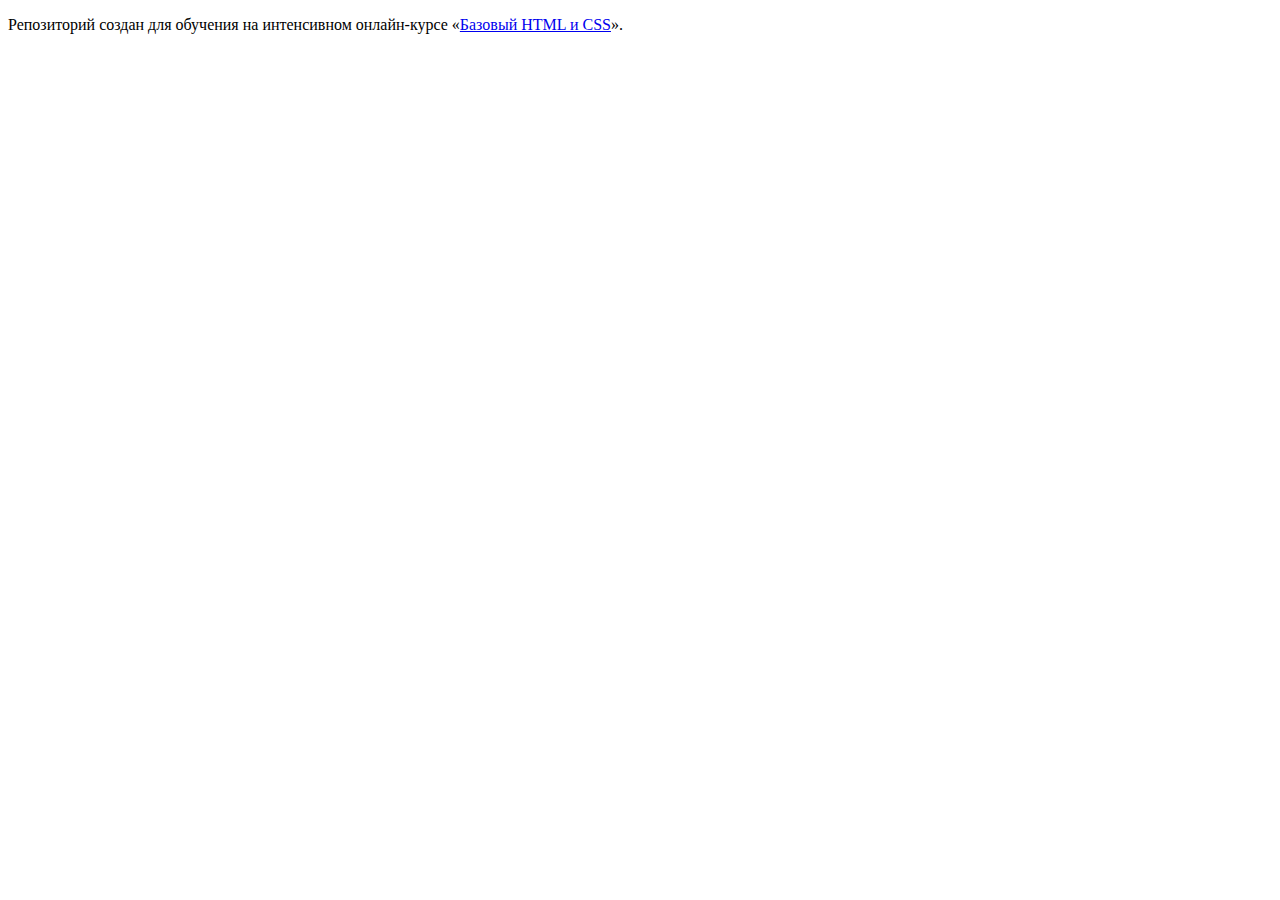
==== index.html @ ec9c999a ":hatching_chick:" ====
<!DOCTYPE html>
<html lang="ru">
  <head>
    <meta charset="utf-8">
    <title>HTML Academy: Седона</title>
  </head>
  <body>

    <p>Репозиторий создан для обучения на интенсивном онлайн‑курсе «<a href="https://htmlacademy.ru/intensive/htmlcss">Базовый HTML и CSS</a>».</p>

  </body>
</html>
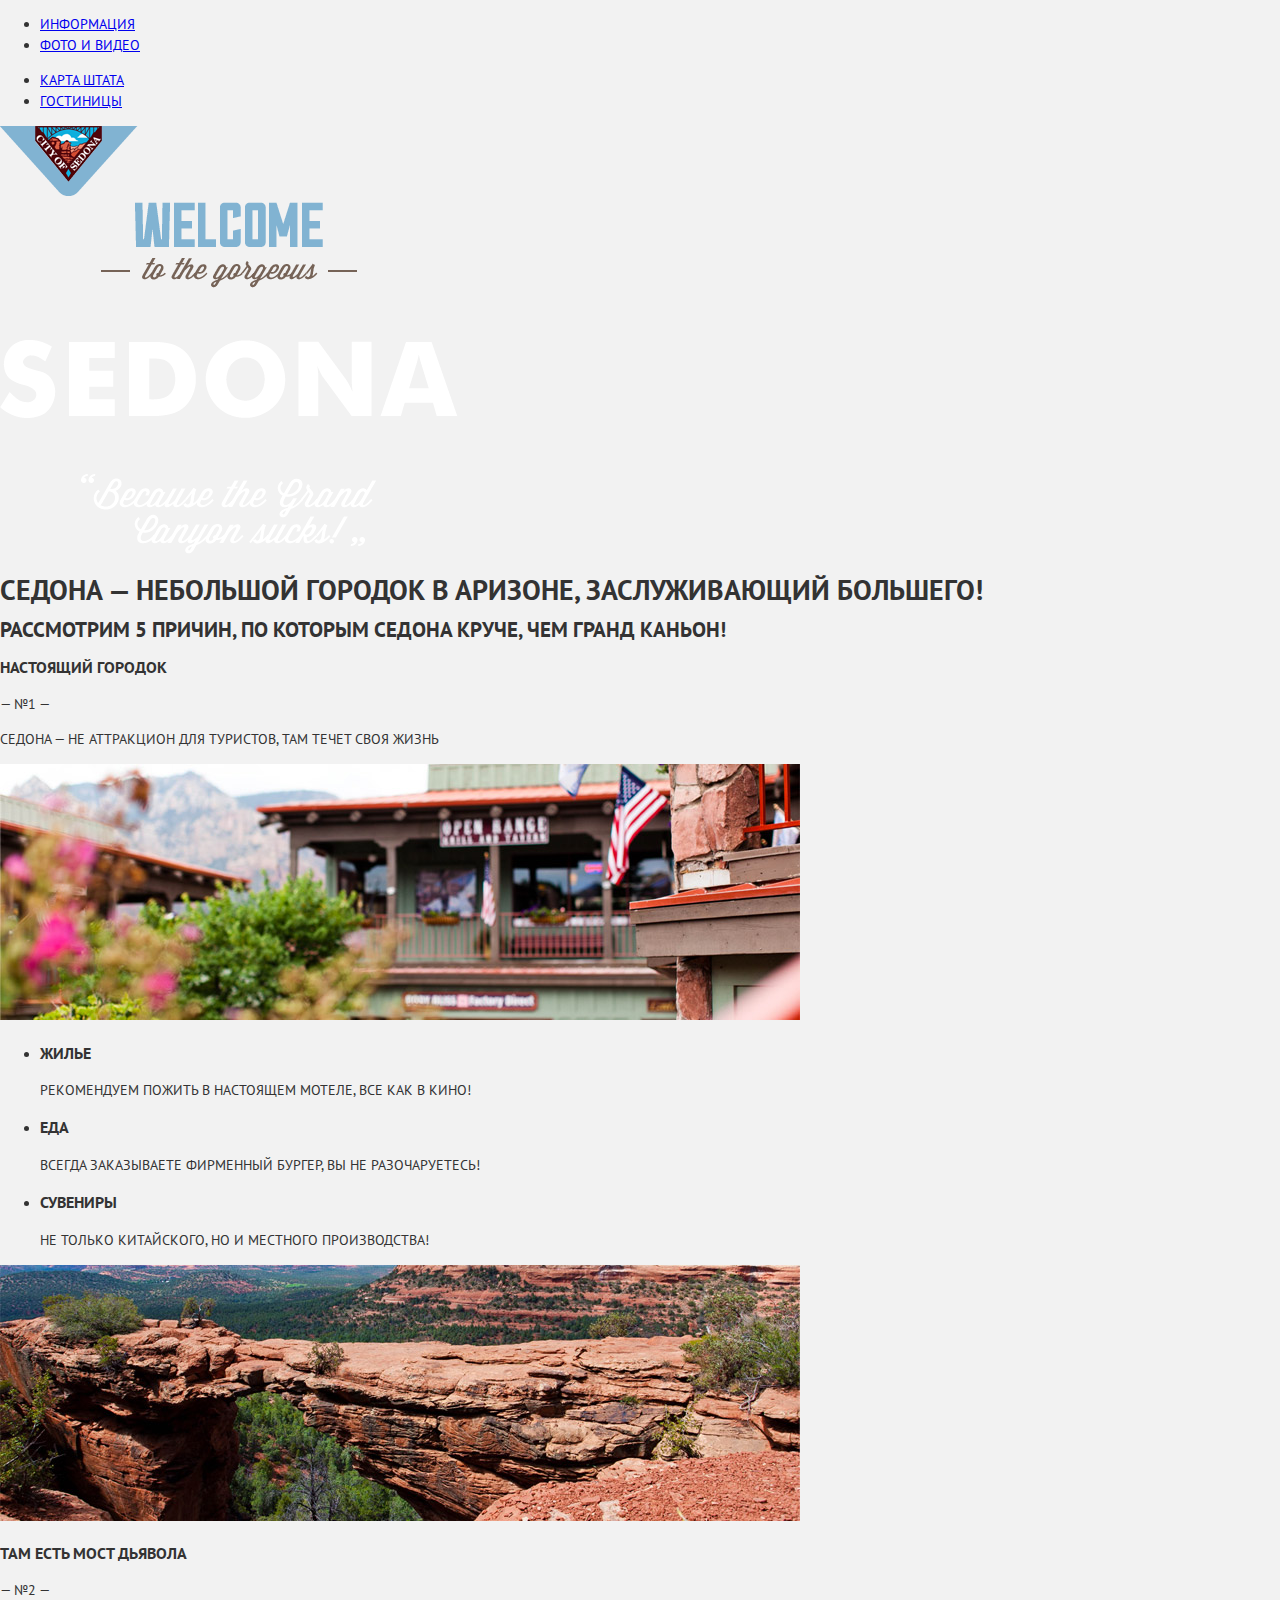
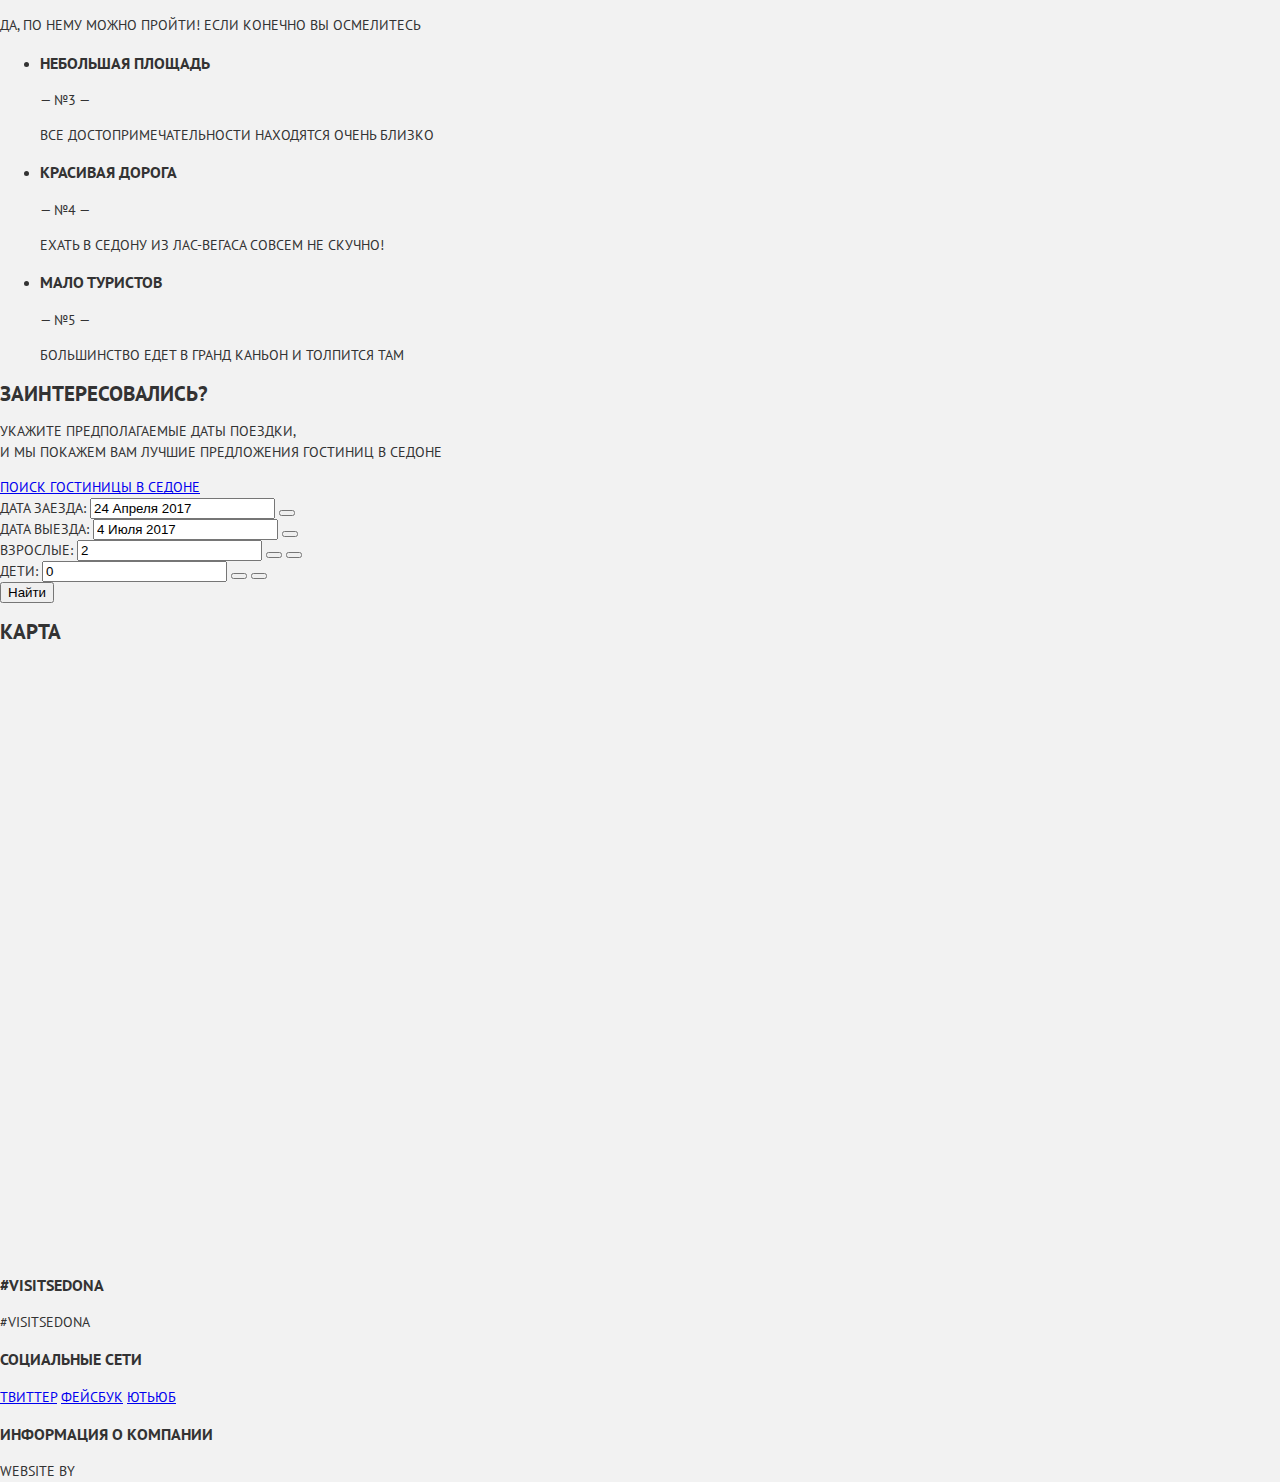
==== commit 7bc6ce0a: "графика" ====
--- a/index.html
+++ b/index.html
@@ -1,12 +1,153 @@
 <!DOCTYPE html>
 <html lang="ru">
-  <head>
-    <meta charset="utf-8">
-    <title>HTML Academy: Седона</title>
-  </head>
-  <body>
+    <head>
+        <meta charset="utf-8">
+        <title>HTML Academy: Седона</title>
+        <link href="https://fonts.googleapis.com/css?family=PT+Sans:400,700&amp;subset=cyrillic-ext" rel="stylesheet">
+        <link rel="stylesheet" type="text/css" href="css/normalize.css">
+        <link rel="stylesheet" type="text/css" href="css/style.css">
+    </head>
+    <body>
+        <div class="wrapper">
+            <nav class="main-nav  clearfix">
+                <ul class="left-nav">
+                    <li><a href="#">Информация</a></li>
+                    <li><a href="#">Фото и видео</a></li>
+                </ul>
+                <ul class="right-nav">
+                    <li><a href="#">Карта штата</a></li>
+                    <li><a href="hotels.html">Гостиницы</a></li>
+                </ul>
+                <a class="logo"><img src="img/logo.png" alt="City of Sedona" width="138" height="70"></a>
+            </nav>
+            <div class="banner">
+                <div class="banner__title">
+                    <img src="img/landscape-text.png" alt="Sedona" width="458" height="352">
+                </div>
+            </div>
+            <div class="promo">
+                <h1>Седона &mdash; небольшой городок в Аризоне, заслуживающий большего!</h1>
+                <h2>Рассмотрим 5 причин, по которым Седона круче, чем Гранд Каньон!</h2>
+            </div>
+            <main class="advantages">
+                <section class="advantage__block-01  clearfix">
+                    <div class="advantage__item-text">
+                        <h3>Настоящий городок</h3>
+                        <span>&mdash; №1 &mdash;</span>
+                        <p>Седона &mdash; не аттракцион для туристов, там течет своя жизнь</p>
+                    </div>
+                    <div class="advantage__item-picture">
+                        <img src="img/advantage-picture-1.jpg" alt="Photo"  width="800" height="256">
+                    </div>
+                </section>
+                <section class="offers">
+                    <ul>
+                        <li class="offers__item-lodging">
+                            <h3>Жилье</h3>
+                            <p>Рекомендуем пожить в настоящем мотеле, все как в кино!</p>
+                        </li>
+                        <li class="offers__item-food">
+                            <h3>Еда</h3>
+                            <p>Всегда заказываете фирменный бургер, вы не разочаруетесь!</p>
+                        </li>
+                        <li class="offers__item-souvenirs">
+                            <h3>Сувениры</h3>
+                            <p>Не только китайского, но и местного производства!</p>
+                        </li>
+                    </ul>
+                </section>
+                <section class="advantage__block-02  clearfix">
+                    <div class="advantage__item-picture">
+                        <img src="img/advantage-picture-2.jpg" alt="photo" width="800" height="256">
+                    </div>
+                    <div class="advantage__item-text">
+                        <h3>Там есть мост дьявола</h3>
+                        <span>&mdash; №2 &mdash;</span>
+                        <p>Да, по нему можно пройти! Если конечно Вы осмелитесь</p>
+                    </div>
+                </section>
+                <section class="advantages__block-03  clearfix">
+                    <ul>
+                        <li class="advantage__item">
+                            <h3>Небольшая площадь</h3>
+                            <span>&mdash; №3 &mdash;</span>
+                            <p>Все достопримечательности находятся очень близко</p>
+                        </li>
 
-    <p>Репозиторий создан для обучения на интенсивном онлайн‑курсе «<a href="https://htmlacademy.ru/intensive/htmlcss">Базовый HTML и CSS</a>».</p>
+                        <li class="advantage__item">
+                            <h3>Красивая дорога</h3>
+                            <span>&mdash; №4 &mdash;</span>
+                            <p>Ехать в Седону из Лас-Вегаса совсем не скучно!</p>
+                        </li>
 
-  </body>
+                        <li class="advantage__item">
+                            <h3>Мало туристов</h3>
+                            <span>&mdash; №5 &mdash;</span>
+                            <p>Большинство едет в Гранд Каньон и толпится там</p>
+                        </li>
+                    </ul>
+                </section>
+            </main>
+            <div class="search">
+                <div class="search__title">
+                    <h2>Заинтересовались?</h2>
+                    <p>Укажите предполагаемые даты поездки,<br> и мы покажем вам лучшие предложения гостиниц в Cедоне</p>
+                    <a href="#" class="search__btn">Поиск гостиницы в Седоне</a>
+                    <div class="modal-content  modal-content-show">
+                        <form action="#" method="post">
+                            <div class="row">
+                                <label for="check-in">Дата заезда:</label>
+                                <input type="text" value="24 Апреля 2017" id="check-in" name="check-in" class="check-in-date">
+                                <button type="button" class="calendar"></button>
+                            </div>
+                            <div class="row">
+                                <label for="check-out">Дата выезда:</label>
+                                <input type="text" value="4 Июля 2017" id="check-out" name="check-out" class="check-out-date">
+                                <button type="button" class="calendar"></button>
+                            </div>
+                            <div class="row__last-line">
+                                <div class="row__line-break">
+                                    <label for="adults">Взрослые:</label>
+                                    <input type="text" name="adults" id="adults" value="2">
+                                    <button type="button" class="cross"></button>
+                                    <button type="button" class="minus"></button>
+                                </div>
+                                <div class="row__line-break">
+                                    <label for="kids">Дети:</label>
+                                    <input type="text" name="kids" id="kids" value="0">
+                                    <button type="button" class="cross"></button>
+                                    <button type="button" class="minus"></button>
+                                </div>
+                            </div>
+                            <button type="submit" class="modal-content__btn">Найти</button>
+                        </form>
+                    </div>
+                </div>
+            </div>
+            <div class="map">
+                <h2 class="visially-hidden">Карта</h2>
+                <iframe src="https://www.google.com/maps/embed?pb=!1m18!1m12!1m3!1d52385.180505982906!2d-111.83015803238298!3d34.85437338102221!2m3!1f0!2f0!3f0!3m2!1i1024!2i768!4f13.1!3m3!1m2!1s0x872da132f942b00d%3A0x5548c523fa6c8efd!2z0KHQtdC00L7QvdCwLCDQkNGA0LjQt9C-0L3QsCA4NjMzNiwg0KHQqNCQ!5e0!3m2!1sru!2sru!4v1494006302223" width="1200" height="593" frameborder="0" style="border:0" allowfullscreen></iframe>
+            </div>
+            <footer class="main-footer">
+                <div class="main-footer__wrapper">
+                    <section class="main-footer__hashtag">
+                        <h3 class="visially-hidden">#VisitSedona</h3>
+                        <p>#VisitSedona</p>
+                    </section>
+                    <section class="main-footer__social-btn">
+                        <h3 class="visially-hidden">Социальные сети</h3>
+                        <a href="#" class="social-btn social-btn-twitter">Твиттер</a>
+                        <a href="#" class="social-btn social-btn-facebook">Фейсбук</a>
+                        <a href="#" class="social-btn social-btn-youtube">Ютьюб</a>
+                    </section>
+                    <section class="main-footer__copyright">
+                        <h3 class="visially-hidden">Информация о компании</h3>
+                        <span>Website by</span>
+                        <a href="#" class="copyright__btn" title="html academy"></a>
+                    </section>
+                </div>
+            </footer>
+        </div>
+        <script src="js/script.min.js"></script>
+    </body>
 </html>
--- a/css/style.css
+++ b/css/style.css
@@ -0,0 +1,17 @@
+body {
+    margin: 0;
+    padding: 0;
+    font-size: 14px;
+    line-height: 21px;
+    color: #333333;
+    font-weight: normal;
+    text-transform: uppercase;
+    font-family: "PT Sans", "Arial", sans-serif;
+    background-color: #f2f2f2;
+}
+
+img {
+    max-width: 100%;
+    height: auto;
+}
+
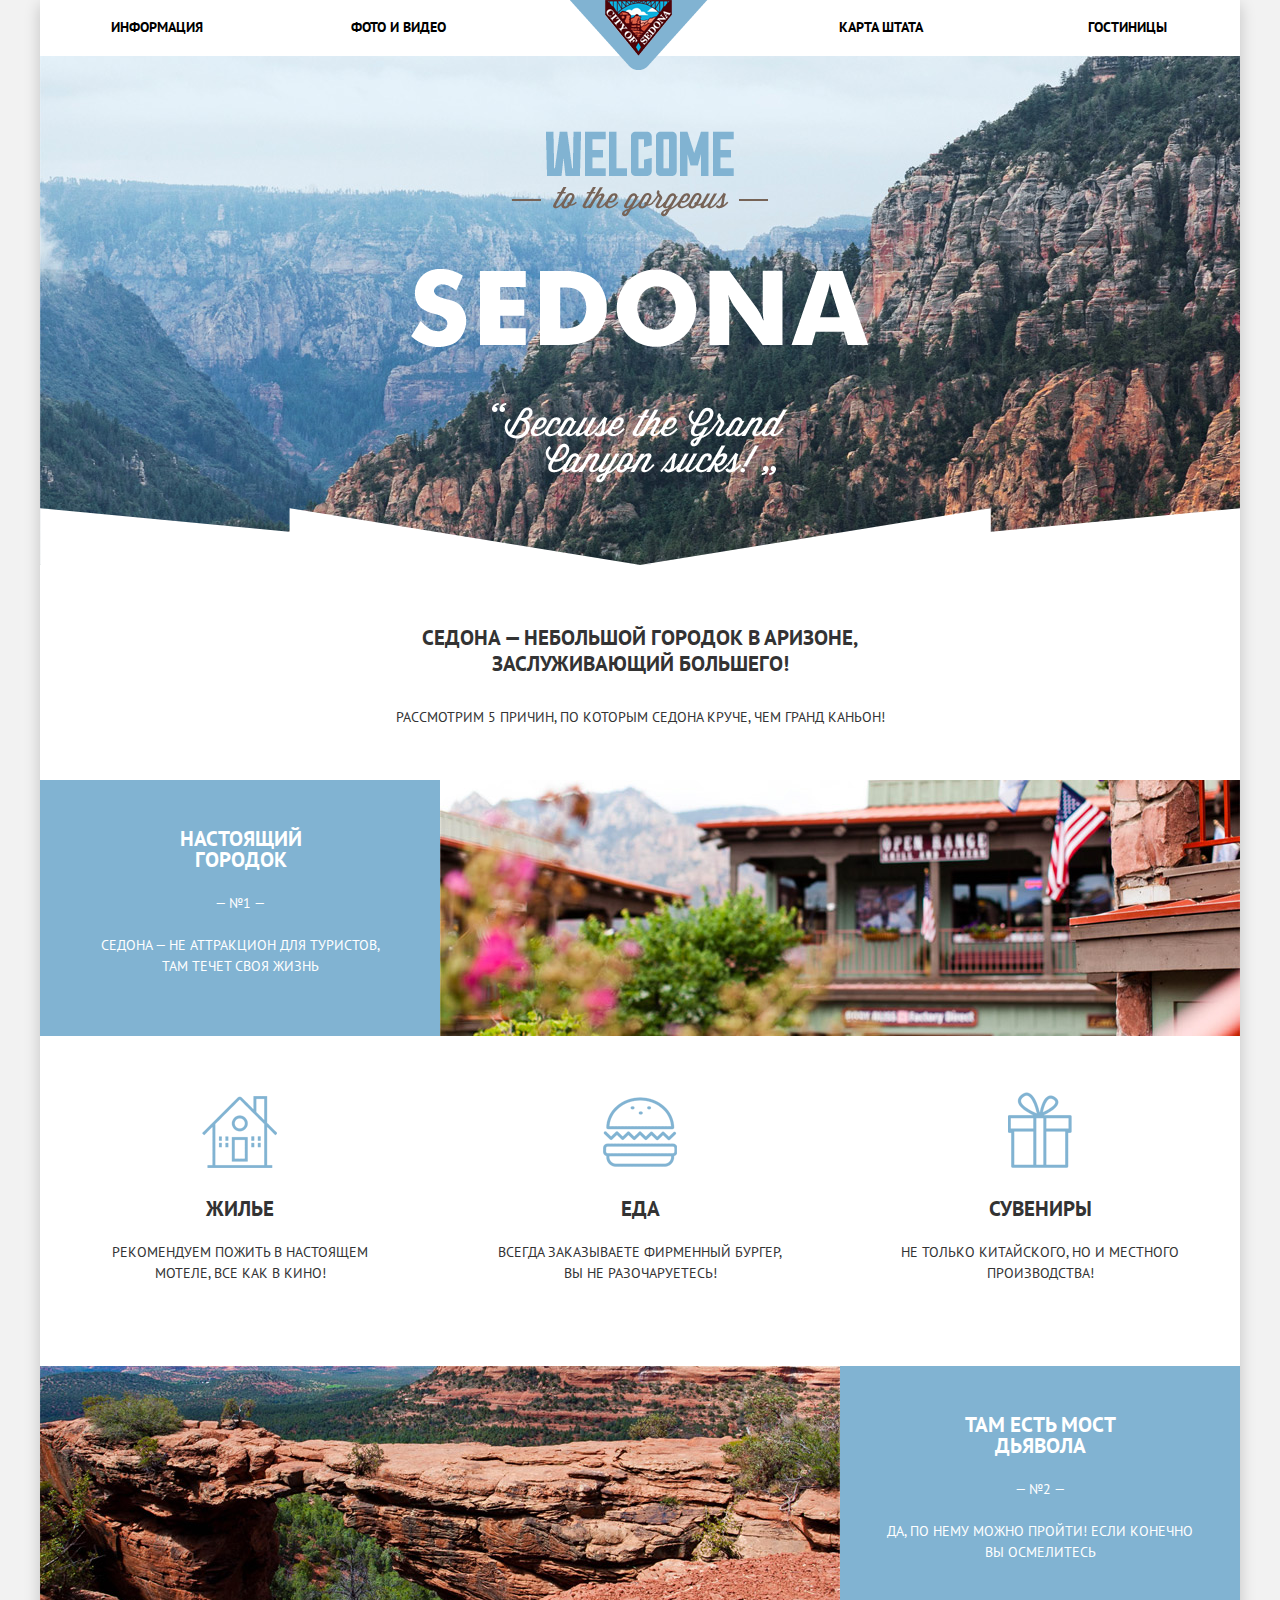
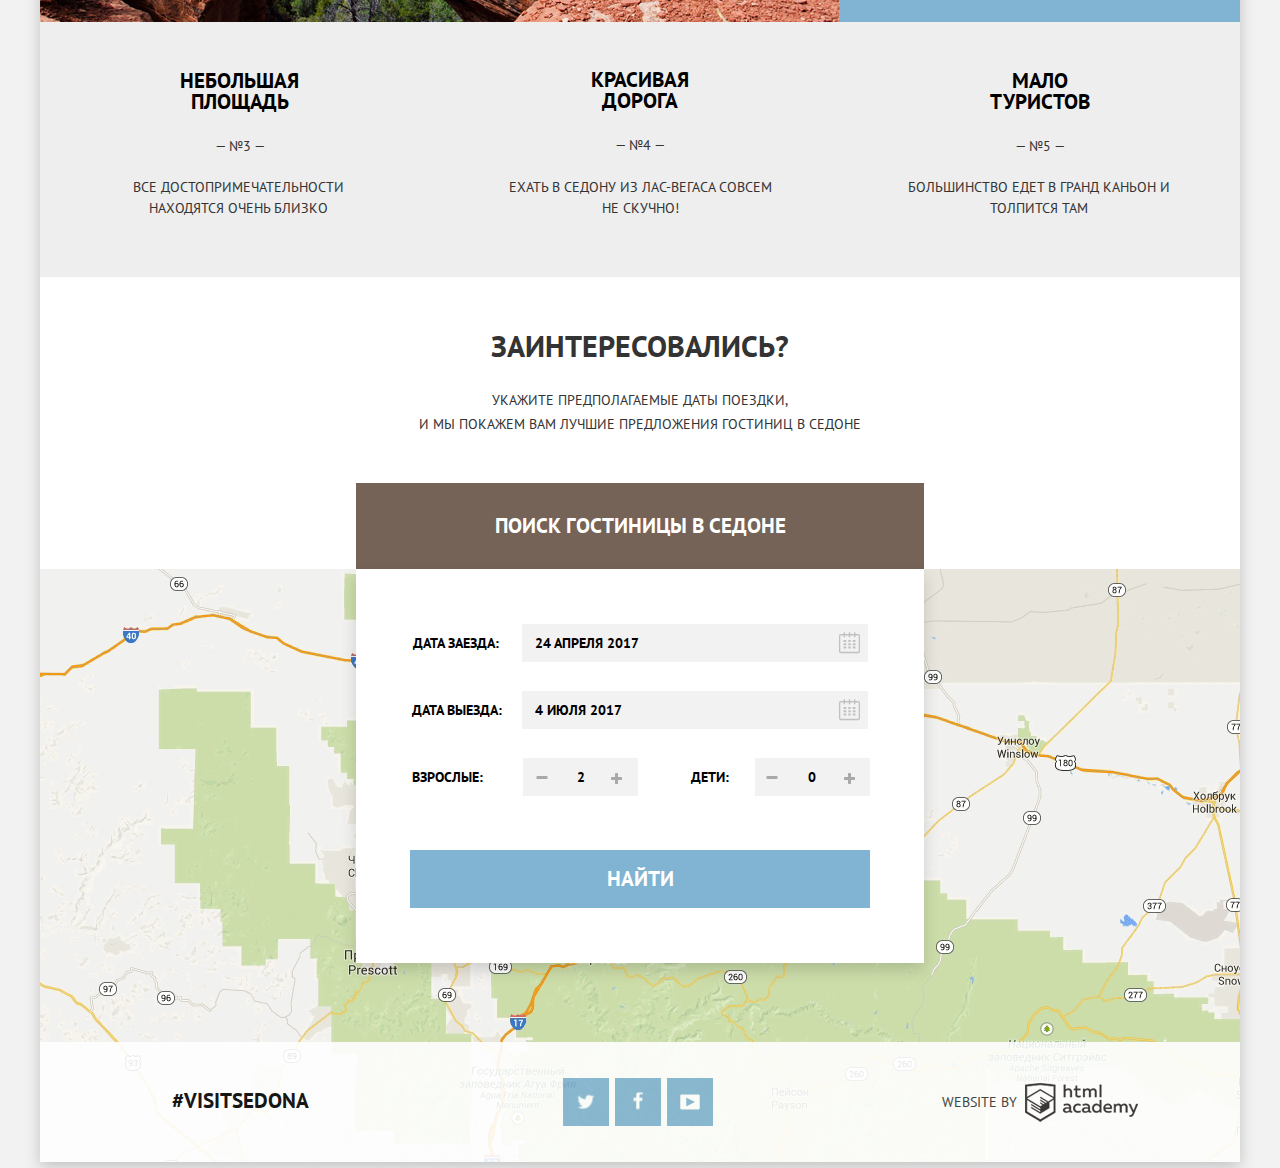
==== commit 1939cfe2: "интерактивные элементы + style.min" ====
--- a/index.html
+++ b/index.html
@@ -5,7 +5,7 @@
         <title>HTML Academy: Седона</title>
         <link href="https://fonts.googleapis.com/css?family=PT+Sans:400,700&amp;subset=cyrillic-ext" rel="stylesheet">
         <link rel="stylesheet" type="text/css" href="css/normalize.css">
-        <link rel="stylesheet" type="text/css" href="css/style.css">
+        <link rel="stylesheet" type="text/css" href="css/style.min.css">
     </head>
     <body>
         <div class="wrapper">
--- a/css/style.min.css
+++ b/css/style.min.css
@@ -0,0 +1 @@
+body{margin:0;padding:0;font-size:14px;line-height:21px;color:#333;font-weight:400;text-transform:uppercase;font-family:"PT Sans","Arial",sans-serif;background-color:#f2f2f2}img{max-width:100%;height:auto}.wrapper{width:1200px;margin:0 auto;background:#fff;box-shadow:0 5px 15px 0 rgba(0,1,1,0.2)}.clearfix::after{content:"";display:table;clear:both}.visially-hidden{position:absolute;clip:rect(0,0,0,0);width:0;height:0}.main-nav{min-height:56px;background:#fff;color:#000}.main-nav ul{margin:0;padding:0;list-style:none;font-size:0}.main-nav li{display:inline-block;vertical-align:top;font-size:14px;line-height:26px;padding-top:12px;padding-bottom:16px}.left-nav{float:left;width:480px}.left-nav li:nth-child(1){margin-left:71px;width:180px}.left-nav li:nth-child(2){width:165px;margin-left:60px}.right-nav{float:right;text-align:right;width:482px}.right-nav li:first-child{margin-right:76px;width:164px}.right-nav li:last-child{width:168px;margin-right:73px}.main-nav .logo{width:238px;height:56px;padding:0;margin:0;font-size:0;display:inline-block;text-align:center;z-index:12;position:absolute}.main-nav a{text-decoration:none;text-transform:uppercase;color:#000;font-weight:700}.main-nav a:hover{color:#81b3d2}.main-nav a:active{color:#cacaca}.main-nav a.active{color:#766357}.banner{background-image:url(../img/landscape-bottom-mask.png),url(../img/banner.jpg);background-color:#7e8187;background-position:bottom,center;background-repeat:no-repeat,no-repeat;padding-top:75px;height:434px}.banner__title{width:458px;margin:0 auto;margin-bottom:80px}.promo{margin:0 auto;text-align:center;padding-top:60px;background-color:#fff;padding-bottom:50px}.promo h1{font-size:21px;line-height:26px;padding-left:300px;padding-right:300px;margin:0;font-weight:700;margin-bottom:27px}.promo h2{font-size:14px;line-height:26px;margin:0;font-weight:400;color:#333}.advantages h3{font-size:21px;line-height:21px;text-align:center;font-weight:700;margin:0}.advantage__block-01{background:#81b3d2;color:#fff}.advantage__item-text{width:400px;float:left;padding-top:48px;text-align:center;color:#fff}.advantage__item-text h3{padding-left:125px;padding-right:124px;margin-bottom:23px}.advantage__item-text span{font-size:14px;line-height:21px}.advantage__item-text p{font-size:14px;line-height:21px;margin-top:21px;margin-bottom:44px;padding-left:55px;padding-right:55px}.advantage__item-text:nth-child(2) p{padding-left:40px;padding-right:40px}.advantage__block-01 .advantage__item-picture{width:800px;height:256px;float:right}.advantage__block-02 .advantage__item-picture{width:800px;height:256px;float:left}.advantage__item:nth-child(2) p{margin-top:21px;padding-left:60px;padding-right:60px}.advantage__item-picture img{display:block;width:800px;height:256px}.offers ul{margin:0;padding:0;list-style:none;font-size:0;background:#fff}.offers li{width:400px;display:inline-block;vertical-align:middle;text-align:center;width:400px;font-size:14px;padding-top:162px;position:relative}.offers li p{padding-left:50px;padding-right:50px;margin-bottom:82px;margin-top:23px}.offers li::before{content:"";position:absolute}.offers li:first-child::before{background:url(../img/sprite.png) no-repeat -89px -150px;width:75px;height:72px;top:60px;left:162px}.offers li:nth-child(2)::before{background:url(../img/sprite.png) no-repeat -5px -150px;width:74px;height:70px;top:61px;left:163px}.offers li:nth-child(3)::before{background:url(../img/sprite.png) no-repeat -113px -64px;width:64px;height:76px;top:56px;left:168px}.advantage__block-02{background:#81b3d2;color:#fff}.advantages__block-03 ul{margin:0;padding:0;list-style:none;background:#eee;color:#333;font-size:0}.advantages__block-03 li{width:400px;display:inline-block;vertical-align:middle;text-align:center;font-size:14px;padding-top:47px}.advantage__item h3{font-size:21px;line-height:21px;color:#000;margin-bottom:24px;padding-left:123px;padding-right:124px}.advantage__item p{font-size:14px;line-height:21px;padding-left:57px;padding-right:60px;margin-top:20px;margin-bottom:58px}.search{text-align:center;padding-top:54px;position:relative;background:#fff}.search h2{margin:0;padding:0;font-size:30px;line-height:30px;margin-bottom:27px}.search p{margin-bottom:47px;font-size:14px;line-height:24px}.search__btn{display:block;margin:0 auto;width:568px;padding-top:30px;padding-bottom:30px;text-transform:uppercase;text-decoration:none;border:0;background:#766357;font-size:21px;line-height:26px;font-weight:700;font-family:"PT Sans","Arial",sans-serif;color:#fff}.map{height:593px;background-image:url(../img/map.png);position:relative;margin-bottom:-120px}.modal-content{position:absolute;z-index:10;left:316px;width:568px;padding-top:55px;background:#fff;box-shadow:0 7px 15px 0 rgba(0,1,1,0.15);display:none}.modal-content-show{display:block;animation:bounce .6s}@keyframes bounce{0%{transform:translateY(-45px)}70%{transform:translateY(40px)}90%{transform:translateY(-10px)}100%{transform:translateY(0px)}}.modal-content input{background-color:#f2f2f2;border:0;height:38px;box-sizing:border-box}.modal-content input,.modal-content label{font-size:14px;line-height:26px;font-weight:700;font-family:"PT Sans","Arial",sans-serif;text-transform:uppercase;color:#000}.modal-content input:hover{background:#ebebeb}.modal-content input:focus{background:#fff;border:2px solid #e5e5e5;outline:none}.row input{width:346px;margin-left:19px;padding-left:13px;border:none;padding-right:0;padding-bottom:2px}.row:nth-child(2) input{margin-left:16px}.row{margin:0 auto;width:460px;margin-bottom:29px;position:relative}.calendar{width:21px;height:22px;background:url(../img/sprite.png) no-repeat -89px -32px;position:absolute;right:10px;top:8px;border:none}.calendar:hover{background:url(../img/sprite.png) no-repeat -120px -32px}.calendar:active{background:url(../img/sprite.png) no-repeat -151px -32px}.row__last-line{font-size:0;width:460px;margin:0 auto;margin-bottom:54px}.row__last-line input{width:115px;padding-left:40px;padding-right:40px;text-align:center}.modal-content input::-ms-clear{display:none}.row__line-break{display:inline-block;vertical-align:middle;width:230px;position:relative;display:inline-block;vertical-align:middle;width:230px;position:relative}.row__line-break .cross{width:20px;height:20px;background:url(../img/sprite.png) no-repeat -71px -103px;position:absolute;right:6px;top:15px;padding:0}.row__line-break:nth-child(1) .cross{right:9px}.row__line-break .cross:hover{background:url(../img/sprite.png) no-repeat -310px -103px}.row__line-break .cross:active{background:url(../img/sprite.png) no-repeat -92px -103px}.row__line-break .minus{width:20px;height:20px;background:url(../img/sprite.png) no-repeat -5px -103px;position:absolute;left:126px;top:18px;padding:0}.row__line-break .minus:hover{background:url(../img/sprite.png) no-repeat -49px -103px}.row__line-break .minus:active{background:url(../img/sprite.png) no-repeat -27px -103px}.row button,.row__line-break button{border:none;cursor:pointer}.row__line-break:first-child input{margin-left:40px}.row__line-break:last-child input{margin-left:26px}.row__line-break:last-child{width:180px;padding-left:50px}.modal-content__btn{text-decoration:none;height:58px;width:460px;background-color:#81b3d2;text-align:center;color:#fff;border:0;font-size:21px;line-height:26px;font-weight:700;margin-bottom:55px;font-family:"PT Sans","Arial",sans-serif;text-transform:uppercase}.modal-content__btn:hover{background:#669ec0}.modal-content__btn:active{background:#5496bd;color:rgba(255,255,255,0.3)}.main-footer{background:#fff;opacity:.9;width:1200px;min-height:120px}.main-footer section{display:inline-block;vertical-align:middle}.main-footer__wrapper{padding-top:36px;padding-bottom:36px;width:1056px;margin:0 auto;font-size:0}.main-footer__hashtag p{width:240px;margin:0;font-size:21px;line-height:26px;font-weight:700;margin-left:60px;padding-bottom:3px;color:#000}.main-footer__social-btn{width:240px;margin-left:106px;text-align:center}.social-btn{display:inline-block;vertical-align:middle;width:46px;height:48px;font-size:0;background-color:#81b3d2;position:relative;margin:0 3px}.social-btn::before{content:"";position:absolute;top:50%;left:50%;-ms-transform:translate(-50%,-50%);transform:translate(-50%,-50%);background-image:url(../img/sprite.png);background-repeat:no-repeat}.social-btn-twitter::before{background-position:-310px -130px;width:17px;height:15px}.social-btn-twitter:active::before{background-position:-337px -130px}.social-btn-facebook::before{width:10px;height:19px;background-position:-73px -66px}.social-btn-facebook:active::before{background-position:-93px -66px}.social-btn-youtube::before{width:20px;height:16px;background-position:-174px -155px}.social-btn-youtube:active::before{background-position:-204px -155px}.social-btn:hover{background-color:#669ec0}.social-btn:active{background:#5496bd}.main-footer__copyright{font-size:0;margin-left:184px}.main-footer__copyright span,a{display:inline-block;vertical-align:middle}.main-footer__copyright span{margin-right:8px;font-size:14px;line-height:26px}.copyright__btn{width:113px;height:39px;background:url(../img/sprite.png) no-repeat -250px -5px}.copyright__btn:hover{background:url(../img/sprite.png) no-repeat -187px -103px}.copyright__btn:active{background:url(../img/sprite.png) no-repeat -250px -54px}.modal-content-show{display:block}.main-filter{background:#6b93ba url(../img/filter-background.jpg);height:191px;padding-top:26px}.filter-form{width:1056px;margin:0 auto;color:#fff}.filter-form fieldset{padding:0;margin:0;border:0}.filter-form legend{padding:0;margin:0;font-size:16px;line-height:21px;font-weight:700}.filter-form .infrastructure,.filter-form .type-of-house{width:200px;float:left}.filter-form .infrastructure{margin-right:55px}input[type="checkbox"]{display:none}input[type="checkbox"] + label{display:block;margin:25px 0;padding-left:41px;position:relative;cursor:pointer}input[type="checkbox"] + label::before{content:"";position:absolute;top:0;left:0;width:22px;height:22px;background:url(../img/sprite.png) no-repeat -218px -32px}input[type="checkbox"]:checked + label::after{content:"";position:absolute;top:0;left:0;width:26px;height:22px;background:url(../img/sprite.png) no-repeat -182px -32px}input[disabled]:checked + label::after{background:url(../img/sprite.png) no-repeat -182px -32px}input[disabled] + label::before{background:url(../img/sprite.png) no-repeat -41px -64px}.filter-range{width:320px;color:#fff;float:right}.filter-range__title{font-size:16px;line-height:21px;font-weight:700;margin-bottom:10px}.filter-range__price-controls{height:34px;margin-bottom:20px;border:2px solid #fff;border-radius:2px;font-size:0;position:relative}.filter-range__price-controls::after{content:"";position:absolute;width:2px;height:22px;background:#fff;top:50%;left:50%;-ms-transform:translate(-50%,-50%);transform:translate(-50%,-50%)}.filter-range__price-controls label{display:inline-block;font-size:14px;line-height:14px;padding-top:7px;vertical-align:top;cursor:pointer}.filter-range__min-price{width:90px;padding-left:65px}.filter-range__max-price{width:90px;padding-left:58px}.filter-range__price-controls input{width:50px;margin:0;color:inherit;font:inherit;border:none;outline:none;background:none}.filter-range__range-controls{position:relative;margin-bottom:32px}.filter-range__scale{height:2px;background:rgba(255,255,255,0.3)}.filter-range__bar{width:80%;height:2px;background:#fff}.filter-range__range-toggle{position:absolute;top:-9px;width:4px;height:4px;background:#ababab;border:8px solid #fff;border-radius:50%;box-shadow:0 2px 1px 0 rgba(0,1,1,0.2);cursor:pointer}.filter-range__range-toggle:hover{background:#1c4f80}.filter-range__range-toggle--min{left:0}.filter-range__range-toggle--max{left:80%}.filter-range__btn-transparent{display:block;margin:0 auto;padding:6px 34px;padding-left:35px;padding-right:35px;font-size:14px;line-height:20px;color:#fff;text-transform:uppercase;background:transparent;border:2px solid #fff;border-radius:2px;cursor:pointer}.filter-range__btn-transparent:hover{color:#000;background:#fff}.results{padding-top:29px;background:#fff}.sorting{width:1056px;margin:0 auto;padding-bottom:30px}.sorting b{font-size:21px;line-height:26px;margin-right:45px}.sorting span{margin-right:35px;font-size:12px;line-height:18px}.sorting__type{margin-right:30px;font-size:12px;line-height:18px;text-decoration:none;border-bottom:1px dotted #81b3d2;color:#cacaca}.active{border:none;color:#81b3d2}.sorting__type:hover{color:#81b3d2}.sorting__type:active{border:none;color:#000}.arrow-block{float:right;width:34px;height:21px;font-size:0;margin-top:5px}.arrow{display:inline-block;vertical-align:middle;font-size:0;width:11px;height:10px;background:url(../img/sprite.png);background-repeat:no-repeat}.arrow--down:nth-child(2){margin-left:12px}.arrow--up{background-position:-5px -32px}.arrow--down{background-position:-26px -32px;-ms-transform:rotate(180deg);transform:rotate(180deg)}.arrow:hover{background-position:-68px -32px}.arrow:active{background-position:-26px -32px}.arrow__active{background-position:-26px -32px}.catalog{background:#fff}.catalog__search-item{border-top:1px solid #e5e5e5}.catalog__search-item:last-child{border-bottom:1px solid #e5e5e5}.catalog__item-content{width:1056px;margin:0 auto;padding-top:30px;padding-bottom:30px;font-size:0}.catalog__item-content > div,.catalog__item-content .img{display:inline-block;vertical-align:top;font-size:0}.catalog__item-img img{display:block}.catalog__item-description{width:260px;margin-left:30px;margin-right:520px}.catalog__hotel-name{margin:0;font-size:21px;line-height:26px;margin-top:-6px;margin-bottom:7px;text-decoration:none;font-weight:700;color:#000;font-family:"PT Sans","Arial",sans-serif}.catalog__hotel-name:hover{color:#81b3d2}.catalog__hotel-name:active{color:#cacaca}.catalog__type-price{font-size:0;margin-bottom:15px}.catalog__type-price span{display:inline-block;vertical-align:middle;font-size:14px;line-height:21px}.catalog__type-price span:first-child{width:110px;margin-right:5px}.catalog__btns-block{font-size:0}.catalog__btn{height:21px;width:142px;display:inline-block;vertical-align:middle;font-size:14px;font-weight:700;line-height:21px;color:#fff;text-decoration:none;text-align:center;vertical-align:middle;padding-top:3px;padding-bottom:3px}.btn-read-more{background-color:#81b3d2;width:110px;margin-right:6px}.btn-read-more:hover{background:#669ec0}.btn-read-more:active{background:#5496bd;color:rgba(255,255,255,0.3)}.btn-book{background-color:#766357}.btn-book:hover{background-color:#604e43}.btn-book:active{background:#503e33;color:rgba(255,255,255,0.3)}.catalog__item-stars{width:111px}.catalog__item-stars img{float:right;margin-top:-1px}.catalog__item-stars span{display:block;width:112px;height:21px;margin-top:63px;margin-right:0;color:#fff;background-color:#f2f2f2;color:#666;font-size:14px;line-height:21px;text-align:center;padding-top:3px;padding-bottom:3px}